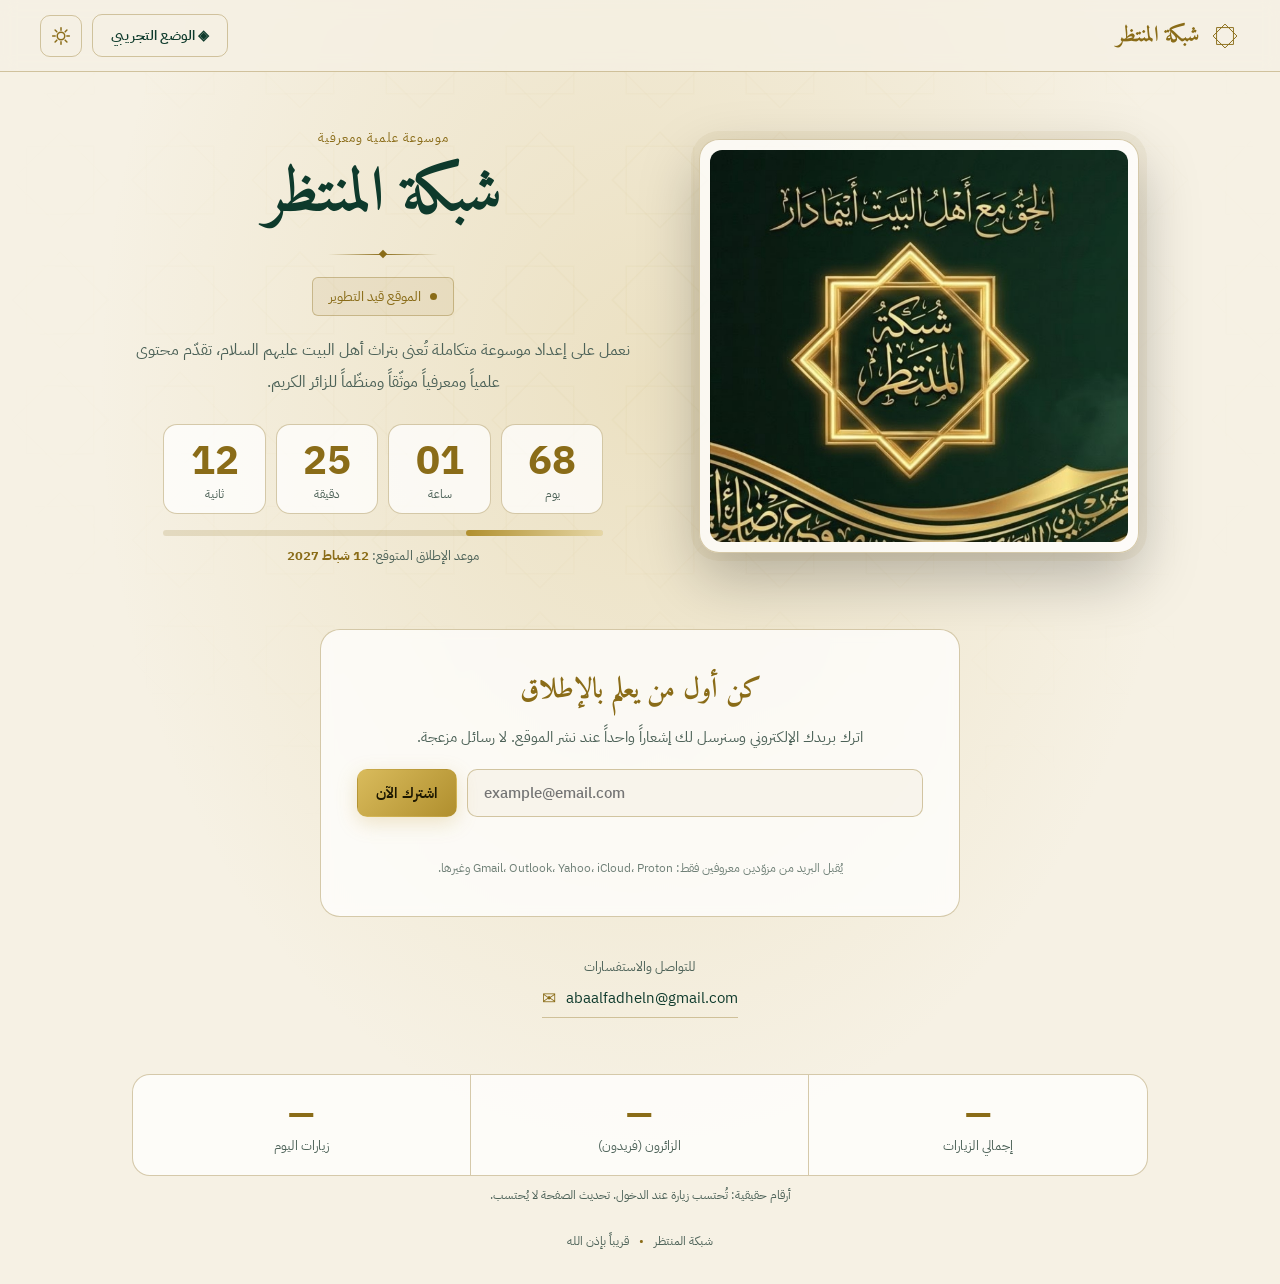
==== index.html @ e4b4bf85 "Update index.html" ====
<!doctype html>
<html lang="ar" dir="rtl" data-theme="dark">
<head>
  <meta charset="utf-8">
  <meta name="viewport" content="width=device-width, initial-scale=1">
  <meta name="theme-color" content="#08291f">
  <meta name="robots" content="noindex, nofollow">
  <meta name="description" content="شبكة المنتظر — موسوعة علمية ومعرفية تُعنى بتراث أهل البيت عليهم السلام. الموقع قيد التطوير.">
  <meta property="og:type" content="website">
  <meta property="og:title" content="شبكة المنتظر | قريباً">
  <meta property="og:description" content="موسوعة علمية ومعرفية تُعنى بتراث أهل البيت عليهم السلام — قريباً بإذن الله.">
  <meta property="og:image" content="assets/logo1.png">
  <title>شبكة المنتظر | قريباً</title>
  <link rel="icon" href="assets/favicon.svg" type="image/svg+xml">
  <link rel="preconnect" href="https://fonts.googleapis.com">
  <link rel="preconnect" href="https://fonts.gstatic.com" crossorigin>
  <link href="https://fonts.googleapis.com/css2?family=Amiri:wght@400;700&family=IBM+Plex+Sans+Arabic:wght@400;500;600;700&display=swap" rel="stylesheet">
  <link rel="stylesheet" href="style.css">
  <script>
    /* تطبيق السمة قبل الرسم لتفادي الوميض */
    (function () {
      try {
        var t = localStorage.getItem("mn-theme");
        if (!t) t = window.matchMedia("(prefers-color-scheme: light)").matches ? "light" : "dark";
        document.documentElement.setAttribute("data-theme", t);
      } catch (e) {}
    })();
  </script>
</head>
<body>
  <div class="bg-pattern" aria-hidden="true"></div>

  <header class="topbar">
    <div class="topbar-brand">
      <svg class="mini-star" viewBox="0 0 64 64" aria-hidden="true"><use href="#star8"/></svg>
      <span>شبكة المنتظر</span>
    </div>
    <div class="topbar-actions">
      <button class="btn btn-ghost" id="demo-open" type="button" aria-haspopup="dialog">
        <span aria-hidden="true">◈</span> الوضع التجريبي
      </button>
      <button class="icon-btn" id="theme-toggle" type="button" aria-label="تبديل الوضع الليلي والنهاري" title="ليلي / نهاري">
        <svg class="i-moon" viewBox="0 0 24 24" aria-hidden="true"><path d="M20 14.5A8 8 0 0 1 9.5 4a8 8 0 1 0 10.5 10.5z"/></svg>
        <svg class="i-sun" viewBox="0 0 24 24" aria-hidden="true"><circle cx="12" cy="12" r="4.5"/><path d="M12 2v3M12 19v3M2 12h3M19 12h3M4.9 4.9l2.1 2.1M17 17l2.1 2.1M4.9 19.1L7 17M17 7l2.1-2.1"/></svg>
      </button>
    </div>
  </header>

  <main>
    <section class="hero" aria-labelledby="site-title">
      <div class="hero-visual">
        <div class="logo-frame">
          <img id="brand-logo" src="assets/logo1.png" alt="شعار شبكة المنتظر — الحق مع أهل البيت أينما دار" width="800" height="750">
          <svg id="logo-fallback" class="logo-fallback" viewBox="0 0 64 64" aria-hidden="true" hidden><use href="#star8"/><text x="32" y="40" text-anchor="middle">م</text></svg>
        </div>
      </div>

      <div class="hero-text">
        <p class="eyebrow">موسوعة علمية ومعرفية</p>
        <h1 id="site-title">شبكة المنتظر</h1>
        <div class="gold-line" aria-hidden="true"><span></span></div>
        <div class="status"><span class="status-dot"></span> الموقع قيد التطوير</div>
        <p class="description">
          نعمل على إعداد موسوعة متكاملة تُعنى بتراث أهل البيت عليهم السلام،
          تقدّم محتوى علمياً ومعرفياً موثّقاً ومنظّماً للزائر الكريم.
        </p>

        <div class="countdown" id="countdown" role="timer" aria-live="off" aria-label="الوقت المتبقي للإطلاق">
          <div class="cd-box"><b id="cd-days">--</b><span>يوم</span></div>
          <div class="cd-box"><b id="cd-hours">--</b><span>ساعة</span></div>
          <div class="cd-box"><b id="cd-mins">--</b><span>دقيقة</span></div>
          <div class="cd-box"><b id="cd-secs">--</b><span>ثانية</span></div>
        </div>
        <div class="progress" aria-hidden="true"><i id="cd-progress"></i></div>
        <p class="launch-note">موعد الإطلاق المتوقع: <strong id="launch-date">—</strong></p>
      </div>
    </section>

    <section class="subscribe card" aria-labelledby="sub-title">
      <h2 id="sub-title">كن أول من يعلم بالإطلاق</h2>
      <p>اترك بريدك الإلكتروني وسنرسل لك إشعاراً واحداً عند نشر الموقع. لا رسائل مزعجة.</p>
      <form id="sub-form" novalidate>
        <label class="sr-only" for="sub-email">البريد الإلكتروني</label>
        <input id="sub-email" name="email" type="email" inputmode="email" autocomplete="email" placeholder="example@email.com" required dir="ltr">
        <input type="text" name="website" class="hp" tabindex="-1" autocomplete="off" aria-hidden="true">
        <button class="btn btn-gold" type="submit" id="sub-btn">اشترك الآن</button>
      </form>
      <p class="form-msg" id="sub-msg" role="status" aria-live="polite"></p>
      <p class="form-hint">يُقبل البريد من مزوّدين معروفين فقط: Gmail، Outlook، Yahoo، iCloud، Proton وغيرها.</p>
    </section>

    <section class="contact" aria-label="التواصل">
      <span class="contact-label">للتواصل والاستفسارات</span>
      <a href="mailto:abaalfadheln@gmail.com" class="email-link">
        <span class="mail-icon" aria-hidden="true">✉</span>
        <span>abaalfadheln@gmail.com</span>
      </a>
    </section>
  </main>

  <section class="stats" aria-label="إحصائيات الزائرين">
    <div class="stats-inner">
      <div class="stat"><b id="st-total" data-state="loading">…</b><span>إجمالي الزيارات</span></div>
      <div class="stat"><b id="st-unique" data-state="loading">…</b><span>الزائرون (فريدون)</span></div>
      <div class="stat"><b id="st-today" data-state="loading">…</b><span>زيارات اليوم</span></div>
    </div>
    <p class="stats-note">أرقام حقيقية: تُحتسب زيارة عند الدخول. تحديث الصفحة لا يُحتسب.</p>
  </section>

  <footer>
    <span>شبكة المنتظر</span><span class="footer-separator">•</span><span>قريباً بإذن الله</span>
  </footer>

  <!-- ===== الوضع التجريبي ===== -->
  <div class="demo" id="demo" role="dialog" aria-modal="true" aria-labelledby="demo-title" hidden>
    <div class="demo-bar">
      <strong id="demo-title">معاينة تجريبية لواجهة الموقع</strong>
      <button class="btn btn-ghost" id="demo-close" type="button">إغلاق ✕</button>
    </div>
    <div class="demo-scroll">
      <div class="demo-site">
        <div class="site-head" id="site-head">
          <img id="head-img" class="head-wide" src="assets/logo2.png" alt="ترويسة شبكة المنتظر" hidden>
          <img id="head-brand" class="head-brand" src="assets/logo2-brand.png" alt="شبكة المنتظر — الموسوعة الشيعية الشاملة" hidden>
          <div class="site-head-fallback" id="head-fallback">
            <svg viewBox="0 0 64 64" aria-hidden="true"><use href="#star8"/></svg>
            <div>
              <div class="sh-title">شبكة المنتظر</div>
              <div class="sh-sub">الموسوعة الشيعية الشاملة</div>
            </div>
          </div>
        </div>
        <nav class="site-nav" aria-label="الأقسام الرئيسية (تجريبي)">
          <button type="button" class="active" data-sec="الرئيسية">الرئيسية</button>
          <button type="button" data-sec="موسوعة الإمام المهدي (عج)">موسوعة الإمام المهدي (عج)</button>
          <button type="button" data-sec="العقائد">العقائد</button>
          <button type="button" data-sec="الأحاديث">الأحاديث</button>
          <button type="button" data-sec="الفقه">الفقه</button>
          <button type="button" data-sec="التاريخ">التاريخ</button>
          <button type="button" data-sec="المكتبة">المكتبة</button>
          <button type="button" data-sec="حولنا">حولنا</button>
        </nav>
        <div class="demo-banner">وضع تجريبي — الموقع قيد التطوير، والأزرار للمعاينة فقط</div>
        <div class="portal" id="portal"></div>
      </div>
    </div>
    <div class="toast" id="toast" role="status" aria-live="polite" hidden></div>
  </div>

  <!-- رمز النجمة الثمانية (للاستخدام المتكرر) -->
  <svg width="0" height="0" style="position:absolute" aria-hidden="true">
    <defs>
      <g id="star8" fill="none" stroke="currentColor" stroke-width="2" stroke-linejoin="round">
        <rect x="14" y="14" width="36" height="36"/>
        <rect x="14" y="14" width="36" height="36" transform="rotate(45 32 32)"/>
      </g>
    </defs>
  </svg>

  <script src="config.js"></script>
  <script src="script.js"></script>
</body>
</html>
---- style.css ----
:root {
  --gold: #c5a64a;
  --gold-soft: #e6d7a7;
  --radius: 14px;
}
:root[data-theme="dark"] {
  color-scheme: dark;
  --bg: #08291f;
  --bg-2: #0c3427;
  --card: rgba(16, 56, 45, .62);
  --text: #f4f0e5;
  --muted: #c4c5b9;
  --line: rgba(197, 166, 74, .32);
  --accent: #c5a64a;
  --btn-text: #08291f;
  --glow: rgba(35, 76, 59, .55);
}
:root[data-theme="light"] {
  color-scheme: light;
  --bg: #f6f1e4;
  --bg-2: #efe7d2;
  --card: rgba(255, 255, 255, .75);
  --text: #0e3a2c;
  --muted: #4d6258;
  --line: rgba(138, 108, 24, .35);
  --accent: #8a6c18;
  --btn-text: #fff;
  --glow: rgba(197, 166, 74, .22);
}
* { box-sizing: border-box; }
html { min-height: 100%; scroll-behavior: smooth; overflow-x: hidden; }
body {
  margin: 0;
  min-height: 100vh;
  background: radial-gradient(ellipse at 50% 30%, var(--glow), transparent 60%), var(--bg);
  color: var(--text);
  font-family: "IBM Plex Sans Arabic", Tahoma, sans-serif;
  transition: background .35s ease, color .35s ease;
  position: relative;
  overflow-x: hidden;
}
.sr-only { position: absolute; width: 1px; height: 1px; overflow: hidden; clip: rect(0 0 0 0); white-space: nowrap; }
.hp { position: absolute; width: 1px; height: 1px; overflow: hidden; clip: rect(0 0 0 0); opacity: 0; pointer-events: none; }
[hidden] { display: none !important; }

/* زخرفة الخلفية: نجوم ثمانية متكررة */
.bg-pattern {
  position: fixed; inset: 0; z-index: -1; pointer-events: none; opacity: .5;
  background-image: url("data:image/svg+xml,%3Csvg xmlns='http://www.w3.org/2000/svg' width='120' height='120' viewBox='0 0 64 64' fill='none' stroke='%23c5a64a' stroke-opacity='.10' stroke-width='.8'%3E%3Crect x='14' y='14' width='36' height='36'/%3E%3Crect x='14' y='14' width='36' height='36' transform='rotate(45 32 32)'/%3E%3C/svg%3E");
  background-size: 120px 120px;
  -webkit-mask-image: radial-gradient(ellipse at 50% 35%, #000 0%, transparent 75%);
  mask-image: radial-gradient(ellipse at 50% 35%, #000 0%, transparent 75%);
}

/* الشريط العلوي */
.topbar {
  display: flex; align-items: center; justify-content: space-between;
  gap: 12px; padding: 14px clamp(16px, 4vw, 40px);
  border-bottom: 1px solid var(--line);
  backdrop-filter: blur(8px);
  position: sticky; top: 0; z-index: 20;
  background: color-mix(in srgb, var(--bg) 80%, transparent);
}
.topbar-brand { display: flex; align-items: center; gap: 10px; font: 700 22px "Amiri", serif; color: var(--accent); }
.mini-star { width: 30px; height: 30px; color: var(--accent); }
.topbar-actions { display: flex; align-items: center; gap: 10px; }

.btn {
  font: 600 14px "IBM Plex Sans Arabic", Tahoma, sans-serif;
  border-radius: 10px; padding: 10px 18px; cursor: pointer;
  border: 1px solid var(--line); transition: transform .15s ease, background .2s ease, color .2s ease, box-shadow .2s ease;
}
.btn:active { transform: translateY(1px); }
.btn:focus-visible, .icon-btn:focus-visible, .site-nav button:focus-visible, input:focus-visible { outline: 2px solid var(--accent); outline-offset: 2px; }
.btn-ghost { background: transparent; color: var(--text); }
.btn-ghost:hover { background: color-mix(in srgb, var(--accent) 14%, transparent); }
.btn-gold { background: linear-gradient(135deg, #d9bb5c, #b08f2e); color: #1b1600; border-color: transparent; font-size: 15px; box-shadow: 0 6px 20px rgba(197,166,74,.28); }
.btn-gold:hover { box-shadow: 0 8px 26px rgba(197,166,74,.42); }
.btn-gold:disabled { opacity: .6; cursor: wait; }
.icon-btn {
  width: 42px; height: 42px; display: grid; place-items: center; cursor: pointer;
  border-radius: 10px; border: 1px solid var(--line); background: transparent; color: var(--accent);
}
.icon-btn svg { width: 20px; height: 20px; fill: none; stroke: currentColor; stroke-width: 1.8; stroke-linecap: round; stroke-linejoin: round; }
[data-theme="dark"] .i-sun { display: none; }
[data-theme="light"] .i-moon { display: none; }

/* القسم الرئيسي */
main { max-width: 1080px; margin: 0 auto; padding: clamp(24px, 5vw, 56px) clamp(16px, 4vw, 32px) 24px; }
.hero { display: grid; grid-template-columns: 1fr 1.1fr; gap: clamp(24px, 5vw, 56px); align-items: center; animation: appear .8s ease both; }
.logo-frame {
  border: 1px solid var(--line); border-radius: 20px; padding: 10px;
  background: var(--card);
  box-shadow: 0 0 0 8px color-mix(in srgb, var(--accent) 6%, transparent), 0 24px 60px rgba(0,0,0,.25);
  max-width: 440px; margin-inline: auto;
}
.logo-frame img { display: block; width: 100%; height: auto; border-radius: 12px; }
.logo-fallback { display: block; width: 100%; aspect-ratio: 1; color: var(--accent); }
.logo-fallback text { fill: var(--accent); font: 700 22px "Amiri", serif; }
.hero-text { text-align: center; }
.eyebrow { margin: 0 0 8px; color: var(--accent); font-size: 13px; letter-spacing: .08em; }
h1 { margin: 0; font: 700 clamp(40px, 7vw, 62px)/1.3 "Amiri", serif; }
.gold-line { height: 1px; width: 110px; margin: 18px auto 22px; position: relative; background: linear-gradient(90deg, transparent, var(--accent), transparent); }
.gold-line span { position: absolute; width: 6px; height: 6px; background: var(--accent); transform: rotate(45deg); top: -2.5px; left: calc(50% - 3px); }
.status {
  display: inline-flex; align-items: center; gap: 9px; border: 1px solid var(--line);
  border-radius: 6px; padding: 8px 16px; font-size: 14px; color: var(--accent);
  background: color-mix(in srgb, var(--accent) 8%, transparent);
}
.status-dot { width: 7px; height: 7px; border-radius: 50%; background: var(--accent); animation: pulse 2s infinite; }
.description { max-width: 500px; margin: 18px auto 26px; color: var(--muted); line-height: 2; font-size: 16px; }

/* العداد التنازلي */
.countdown { display: grid; grid-template-columns: repeat(4, 1fr); gap: 10px; direction: rtl; max-width: 440px; margin: 0 auto; }
.cd-box {
  background: var(--card); border: 1px solid var(--line); border-radius: var(--radius);
  padding: 14px 4px 10px; display: flex; flex-direction: column; align-items: center; gap: 2px;
}
.cd-box b { font: 700 clamp(28px, 6vw, 40px)/1.1 "IBM Plex Sans Arabic", sans-serif; color: var(--accent); font-variant-numeric: tabular-nums; direction: ltr; }
.cd-box span { font-size: 12px; color: var(--muted); }
.progress { height: 6px; max-width: 440px; margin: 16px auto 10px; background: color-mix(in srgb, var(--accent) 16%, transparent); border-radius: 99px; overflow: hidden; }
.progress i { display: block; height: 100%; width: 0; background: linear-gradient(90deg, #b08f2e, #e6d7a7); border-radius: 99px; transition: width 1s ease; }
.launch-note { margin: 0; font-size: 13px; color: var(--muted); }
.launch-note strong { color: var(--accent); }

/* الاشتراك */
.card { background: var(--card); border: 1px solid var(--line); border-radius: 20px; backdrop-filter: blur(6px); }
.subscribe { max-width: 640px; margin: clamp(32px, 6vw, 64px) auto 0; padding: clamp(22px, 4vw, 36px); text-align: center; }
.subscribe h2 { margin: 0 0 8px; font: 700 28px "Amiri", serif; color: var(--accent); }
.subscribe p { margin: 0 0 18px; color: var(--muted); line-height: 1.9; font-size: 15px; }
#sub-form { display: flex; gap: 10px; }
#sub-form input[type="email"] {
  flex: 1; min-width: 0; padding: 12px 16px; font: 500 15px "IBM Plex Sans Arabic", sans-serif;
  border-radius: 10px; border: 1px solid var(--line); background: color-mix(in srgb, var(--bg) 60%, transparent); color: var(--text);
}
.form-msg { min-height: 24px; margin: 12px 0 0 !important; font-size: 14px !important; }
.form-msg.ok { color: #5fcf8f !important; }
.form-msg.err { color: #ff8a80 !important; }
[data-theme="light"] .form-msg.ok { color: #1a7f4b !important; }
[data-theme="light"] .form-msg.err { color: #b3261e !important; }

/* التواصل */
.contact { display: flex; flex-direction: column; align-items: center; gap: 10px; margin-top: 40px; }
.contact-label { color: var(--muted); font-size: 13px; }
.email-link { display: inline-flex; align-items: center; gap: 10px; color: var(--text); text-decoration: none; direction: ltr; font-size: 15px; border-bottom: 1px solid var(--line); padding-bottom: 6px; transition: color .2s, border-color .2s; }
.email-link:hover, .email-link:focus-visible { color: var(--accent); border-color: var(--accent); outline: none; }
.mail-icon { color: var(--accent); font-size: 17px; }

/* لوحة الإحصائيات */
.stats { max-width: 1080px; margin: 32px auto 0; padding: 0 clamp(16px, 4vw, 32px); }
.stats-inner { display: grid; grid-template-columns: repeat(3, 1fr); border: 1px solid var(--line); border-radius: 18px; background: var(--card); overflow: hidden; }
.stat { padding: 20px 10px; text-align: center; display: flex; flex-direction: column; gap: 4px; }
.stat + .stat { border-inline-start: 1px solid var(--line); }
.stat b { font: 700 clamp(24px, 5vw, 34px)/1.1 "IBM Plex Sans Arabic", sans-serif; color: var(--accent); direction: ltr; font-variant-numeric: tabular-nums; }
.stat span { font-size: 13px; color: var(--muted); }
.stats-note { text-align: center; font-size: 12px; color: var(--muted); margin: 10px 0 0; }

footer { display: flex; justify-content: center; align-items: center; gap: 10px; padding: 28px 16px 34px; color: var(--muted); font-size: 12px; }
.footer-separator { color: var(--accent); }

/* ===== الوضع التجريبي ===== */
.demo { position: fixed; inset: 0; z-index: 100; background: var(--bg); display: flex; flex-direction: column; }
.demo-bar { display: flex; align-items: center; justify-content: space-between; gap: 10px; padding: 10px 16px; border-bottom: 1px solid var(--line); background: var(--bg-2); font-size: 14px; }
.demo-scroll { flex: 1; overflow-y: auto; padding: clamp(8px, 2vw, 24px); }
.demo-site { max-width: 1180px; margin: 0 auto; border: 1px solid var(--line); border-radius: 16px; overflow: hidden; background: var(--bg); box-shadow: 0 20px 60px rgba(0,0,0,.3); }
.site-head img { display: block; width: 100%; height: auto; }
.site-head-fallback { display: flex; align-items: center; justify-content: center; gap: 16px; padding: 36px 16px; background: linear-gradient(135deg, #0b3a2b, #08291f); color: var(--gold); }
.site-head-fallback svg { width: 64px; height: 64px; }
.sh-title { font: 700 40px "Amiri", serif; }
.sh-sub { font-size: 14px; color: var(--gold-soft); }
.site-nav { display: flex; flex-wrap: wrap; justify-content: center; gap: 8px; padding: 12px; background: #0a3023; border-top: 1px solid var(--line); border-bottom: 1px solid var(--line); }
.site-nav button { font: 600 14px "IBM Plex Sans Arabic", sans-serif; color: #f4f0e5; background: transparent; border: 1px solid transparent; padding: 10px 16px; border-radius: 10px; cursor: pointer; transition: all .2s; }
.site-nav button:hover { border-color: var(--gold); color: var(--gold); }
.site-nav button.active { background: var(--gold); color: #1b1600; }
.demo-body { padding: 36px 20px 44px; text-align: center; }
.demo-note { max-width: 560px; margin: 0 auto 14px; color: var(--muted); line-height: 2; font-size: 15px; }
.demo-section { color: var(--accent); font-weight: 600; margin: 0; }
.toast { position: fixed; bottom: 24px; left: 50%; transform: translateX(-50%); background: #10382d; color: #f4f0e5; border: 1px solid var(--gold); padding: 12px 20px; border-radius: 10px; font-size: 14px; box-shadow: 0 10px 30px rgba(0,0,0,.4); z-index: 120; max-width: 90vw; text-align: center; }

@keyframes appear { from { opacity: 0; transform: translateY(12px); } to { opacity: 1; transform: none; } }
@keyframes pulse { 0%,100% { box-shadow: 0 0 0 3px color-mix(in srgb, var(--accent) 20%, transparent); } 50% { box-shadow: 0 0 0 7px transparent; } }

@media (max-width: 820px) {
  .hero { grid-template-columns: 1fr; }
  .logo-frame { max-width: 340px; }
}
@media (max-width: 520px) {
  #sub-form { flex-direction: column; }
  .btn-ghost#demo-open { padding: 9px 12px; font-size: 13px; }
  .topbar-brand span { display: none; }
  .site-nav button { padding: 9px 12px; font-size: 13px; }
}
@media (prefers-reduced-motion: reduce) {
  *, *::before, *::after { animation-duration: .01ms !important; transition-duration: .01ms !important; }
}

/* ترويسة الوضع التجريبي: شريط الصورة العلوي */
.site-head img { min-height: 64px; object-fit: cover; object-position: center; background: #0a2d22; }

/* ===== الواجهة الرئيسية التجريبية ===== */
.form-hint { font-size: 12px !important; margin: 4px 0 0 !important; opacity: .8; }
.site-head img.head-brand { display: none; }
.site-head { background: #0a2d22; }
.demo-banner { text-align: center; padding: 9px 12px; font-size: 13px; font-weight: 600; color: #1b1600; background: linear-gradient(90deg, #b08f2e, #e6d7a7, #b08f2e); }
.portal { padding: clamp(14px, 3vw, 28px); display: flex; flex-direction: column; gap: 26px; background: radial-gradient(ellipse at 50% 0, var(--glow), transparent 60%); }
.portal-group h3 { margin: 0 0 12px; font: 700 22px "Amiri", serif; color: var(--accent); display: flex; align-items: center; gap: 12px; }
.portal-group h3::after { content: ""; flex: 1; height: 1px; background: linear-gradient(90deg, var(--line), transparent); }
.tile-grid { display: grid; grid-template-columns: repeat(auto-fill, minmax(210px, 1fr)); gap: 12px; }
.tile {
  display: flex; align-items: center; gap: 12px; text-align: start; cursor: pointer;
  padding: 14px; border-radius: 14px; border: 1px solid var(--line); color: var(--text);
  background: linear-gradient(160deg, var(--card), color-mix(in srgb, var(--accent) 7%, transparent));
  border-bottom: 3px solid var(--accent); font-family: inherit;
  transition: transform .18s ease, box-shadow .18s ease, border-color .18s ease;
}
.tile:hover { transform: translateY(-3px); box-shadow: 0 10px 26px rgba(0,0,0,.22); }
.tile:focus-visible { outline: 2px solid var(--accent); outline-offset: 2px; }
.tile-ic { flex: none; width: 46px; height: 46px; display: grid; place-items: center; border-radius: 12px; color: var(--accent); background: color-mix(in srgb, var(--accent) 12%, transparent); }
.tile-ic svg { width: 24px; height: 24px; fill: none; stroke: currentColor; stroke-width: 1.7; stroke-linecap: round; stroke-linejoin: round; }
.tile-tx { display: flex; flex-direction: column; gap: 3px; min-width: 0; }
.tile-tx strong { font-size: 15px; font-weight: 600; }
.tile-tx small { font-size: 12px; color: var(--muted); line-height: 1.6; }
.tile-featured { padding: 20px; border: 1px solid var(--accent); border-bottom-width: 3px; background: linear-gradient(135deg, color-mix(in srgb, var(--accent) 22%, var(--bg)), var(--card)); }
.tile-featured .tile-ic { width: 58px; height: 58px; }
.tile-featured .tile-ic svg { width: 30px; height: 30px; }
.tile-featured strong { font: 700 clamp(20px, 4vw, 28px)/1.4 "Amiri", serif; color: var(--accent); }
.tile-featured small { font-size: 13px; }
.toast { display: flex; flex-direction: column; gap: 4px; }
.toast b { color: var(--gold); font-size: 15px; }
@media (max-width: 640px) {
  .site-head img.head-wide { display: none; }
  .site-head img.head-brand { display: block; height: 70px; width: auto; margin: 0 auto; min-height: 0; }
  .tile-grid { grid-template-columns: 1fr 1fr; gap: 10px; }
  .tile { flex-direction: column; text-align: center; padding: 14px 8px; }
  .tile-featured { flex-direction: row; text-align: start; }
}
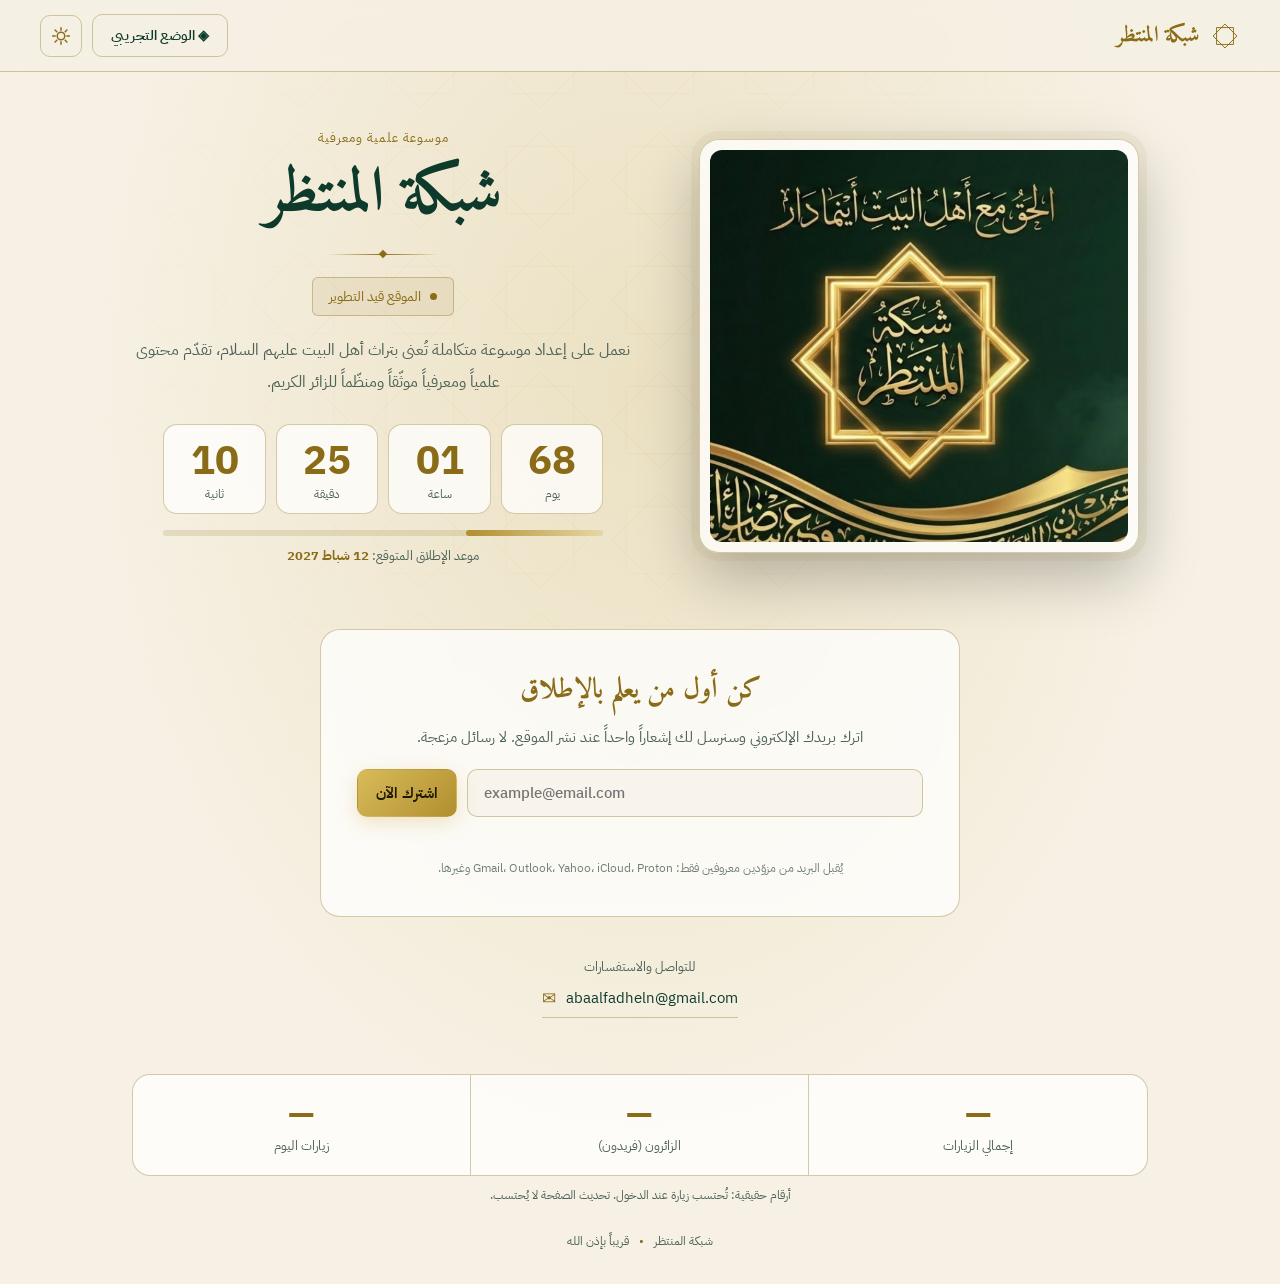
==== commit ee23191c: "Update index.html" ====
--- a/index.html
+++ b/index.html
@@ -4,13 +4,25 @@
   <meta charset="utf-8">
   <meta name="viewport" content="width=device-width, initial-scale=1">
   <meta name="theme-color" content="#08291f">
-  <meta name="robots" content="noindex, nofollow">
-  <meta name="description" content="شبكة المنتظر — موسوعة علمية ومعرفية تُعنى بتراث أهل البيت عليهم السلام. الموقع قيد التطوير.">
+  
+  <!-- تعديل وسوم الأرشفة والسيو لتصبح مسموحة لمحركات البحث -->
+  <meta name="robots" content="index, follow">
+  <title>شبكة المنتظر | الموسوعة الشيعية الشاملة لتراث أهل البيت</title>
+  <meta name="description" content="شبكة المنتظر - موسوعة علمية ومعرفية إسلامية تُعنى بتراث وفكر وظلامة أهل البيت عليهم السلام، وموسوعة الإمام المهدي (عج)، والمحتوى العقائدي والولائي. الموقع قيد التطوير وقريباً يتم الإطلاق." />
+  <meta name="keywords" content="شبكة المنتظر, al-muntadhar, شيعة, ظلامة اهل البيت, اهل البيت, الإمام المهدي, المنتظر, موسوعة أهل البيت, تراث أهل البيت, عقائد الشيعة, علوم اهل البيت, شعائر حسينية, موقع شبكة المنتظر" />
+  <meta name="author" content="شبكة المنتظر" />
+
+  <!-- الرابط الأصلي لمنع تكرار الصفحات -->
+  <link rel="canonical" href="https://al-muntadhar.com/" />
+
+  <!-- Open Graph / Social Media Meta Tags -->
   <meta property="og:type" content="website">
-  <meta property="og:title" content="شبكة المنتظر | قريباً">
-  <meta property="og:description" content="موسوعة علمية ومعرفية تُعنى بتراث أهل البيت عليهم السلام — قريباً بإذن الله.">
+  <meta property="og:title" content="شبكة المنتظر | موسوعة تراث أهل البيت عليهم السلام">
+  <meta property="og:description" content="موسوعة علمية ومعرفية تُعنى بتراث وظلامة أهل البيت عليهم السلام — قريباً بإذن الله.">
+  <meta property="og:url" content="https://al-muntadhar.com/">
+  <meta property="og:site_name" content="شبكة المنتظر">
   <meta property="og:image" content="assets/logo1.png">
-  <title>شبكة المنتظر | قريباً</title>
+
   <link rel="icon" href="assets/favicon.svg" type="image/svg+xml">
   <link rel="preconnect" href="https://fonts.googleapis.com">
   <link rel="preconnect" href="https://fonts.gstatic.com" crossorigin>
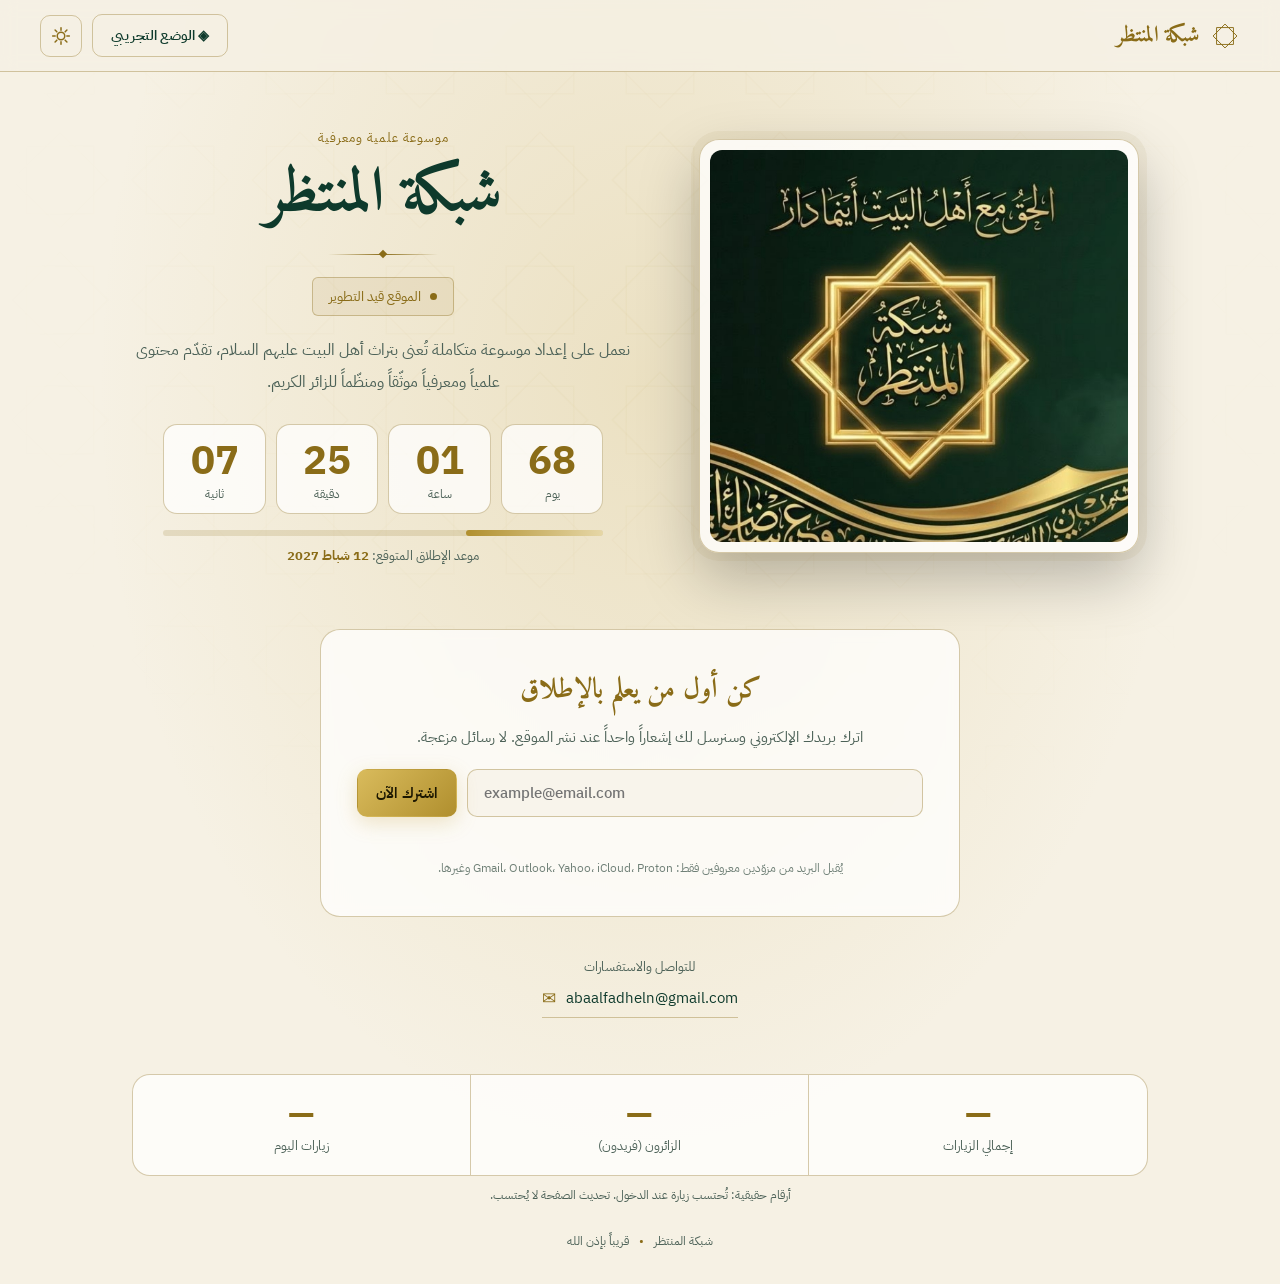
==== commit 47d7718e: "Update index.html" ====
--- a/index.html
+++ b/index.html
@@ -5,10 +5,14 @@
   <meta name="viewport" content="width=device-width, initial-scale=1">
   <meta name="theme-color" content="#08291f">
   
-  <!-- تعديل وسوم الأرشفة والسيو لتصبح مسموحة لمحركات البحث -->
+  <!-- إثبات الملكية الخاص بأدوات مشرفي المواقع من جوجل -->
+  <meta name="google-site-verification" content="KijKnZp2N7R26jG2hJ4GLEnMZoSe-0M5Z-UjKFCoGic" />
+
+  <!-- تفعيل الأرشفة لمحركات البحث -->
   <meta name="robots" content="index, follow">
+  
   <title>شبكة المنتظر | الموسوعة الشيعية الشاملة لتراث أهل البيت</title>
-  <meta name="description" content="شبكة المنتظر - موسوعة علمية ومعرفية إسلامية تُعنى بتراث وفكر وظلامة أهل البيت عليهم السلام، وموسوعة الإمام المهدي (عج)، والمحتوى العقائدي والولائي. الموقع قيد التطوير وقريباً يتم الإطلاق." />
+  <meta name="description" content="شبكة المنتظر - موسوعة علمية ومعرفية إسلامية تُعنى بتراث وفكر وظلامة أهل البيت عليهم السلام، وموسوعة الإمام المهدي (عج)، والمحتوى العقائدي والولائي." />
   <meta name="keywords" content="شبكة المنتظر, al-muntadhar, شيعة, ظلامة اهل البيت, اهل البيت, الإمام المهدي, المنتظر, موسوعة أهل البيت, تراث أهل البيت, عقائد الشيعة, علوم اهل البيت, شعائر حسينية, موقع شبكة المنتظر" />
   <meta name="author" content="شبكة المنتظر" />
 
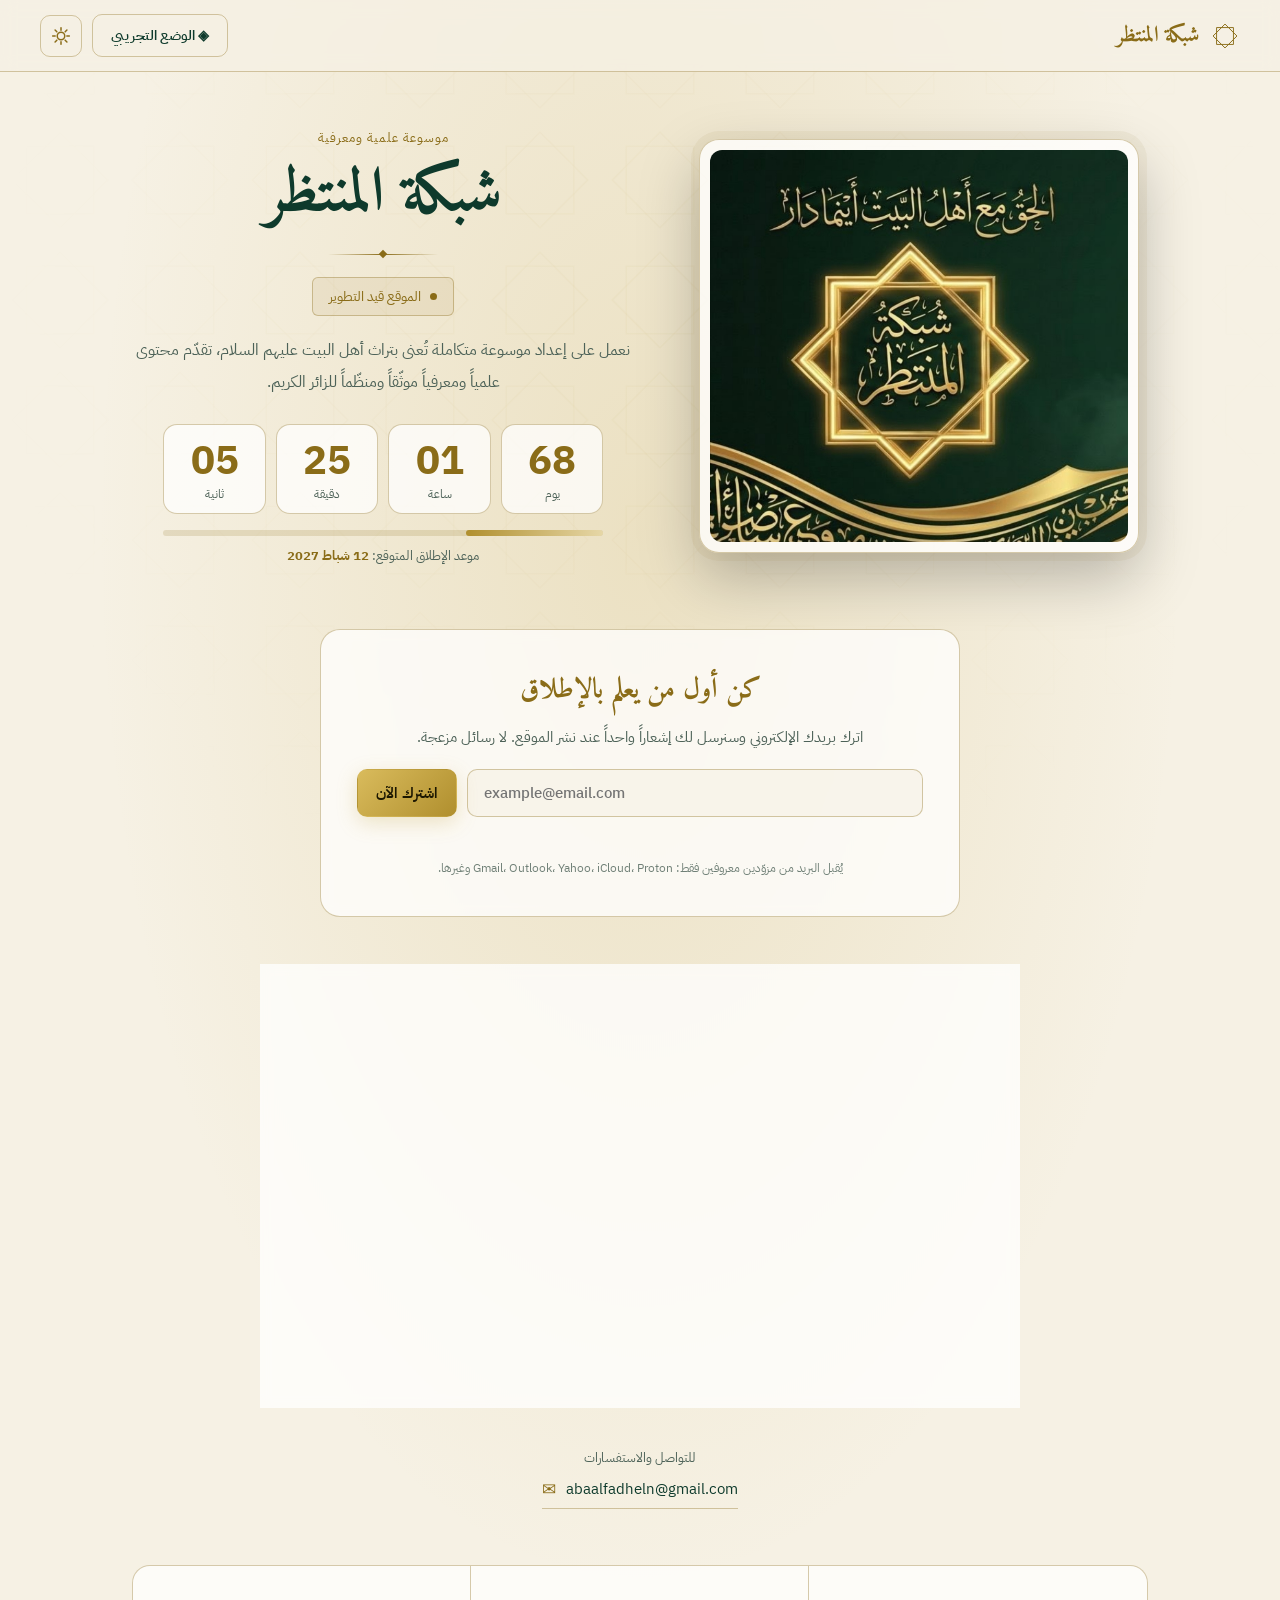
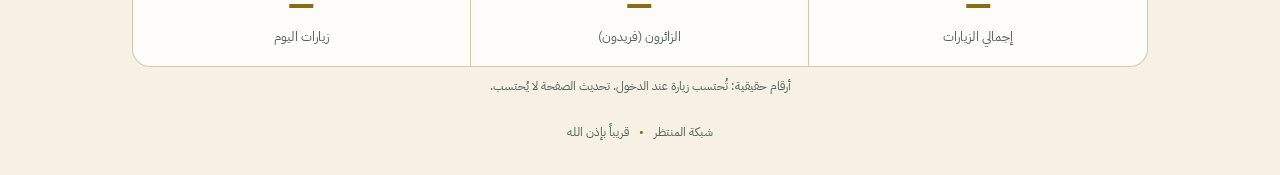
==== commit 86d97808: "Add files via upload" ====
--- a/index.html
+++ b/index.html
@@ -9,7 +9,7 @@
   <meta name="google-site-verification" content="KijKnZp2N7R26jG2hJ4GLEnMZoSe-0M5Z-UjKFCoGic" />
 
   <!-- تفعيل الأرشفة لمحركات البحث -->
-  <meta name="robots" content="index, follow">
+  <meta name="robots" content="index, follow, max-snippet:-1, max-image-preview:large">
   
   <title>شبكة المنتظر | الموسوعة الشيعية الشاملة لتراث أهل البيت</title>
   <meta name="description" content="شبكة المنتظر - موسوعة علمية ومعرفية إسلامية تُعنى بتراث وفكر وظلامة أهل البيت عليهم السلام، وموسوعة الإمام المهدي (عج)، والمحتوى العقائدي والولائي." />
@@ -25,7 +25,41 @@
   <meta property="og:description" content="موسوعة علمية ومعرفية تُعنى بتراث وظلامة أهل البيت عليهم السلام — قريباً بإذن الله.">
   <meta property="og:url" content="https://al-muntadhar.com/">
   <meta property="og:site_name" content="شبكة المنتظر">
-  <meta property="og:image" content="assets/logo1.png">
+  <meta property="og:image" content="https://al-muntadhar.com/assets/og-image.jpg">
+  <meta property="og:image:width" content="1200">
+  <meta property="og:image:height" content="630">
+  <meta property="og:image:alt" content="شعار شبكة المنتظر — الحق مع أهل البيت أينما دار">
+  <meta property="og:locale" content="ar_AR">
+  <meta name="twitter:card" content="summary_large_image">
+  <meta name="twitter:title" content="شبكة المنتظر | الموسوعة الشيعية الشاملة">
+  <meta name="twitter:description" content="موسوعة علمية ومعرفية تُعنى بتراث أهل البيت عليهم السلام والعقائد والأحاديث والسيرة والتاريخ — قريباً بإذن الله.">
+  <meta name="twitter:image" content="https://al-muntadhar.com/assets/og-image.jpg">
+  <link rel="alternate" hreflang="ar" href="https://al-muntadhar.com/">
+  <link rel="alternate" hreflang="x-default" href="https://al-muntadhar.com/">
+  <script type="application/ld+json">
+  {
+    "@context": "https://schema.org",
+    "@graph": [
+      {
+        "@type": "WebSite",
+        "@id": "https://al-muntadhar.com/#website",
+        "url": "https://al-muntadhar.com/",
+        "name": "شبكة المنتظر",
+        "alternateName": ["Al-Muntadhar", "Al-Muntadhar Network", "شبكة المنتظر العلمية"],
+        "description": "موسوعة علمية ومعرفية إسلامية تُعنى بتراث أهل البيت عليهم السلام.",
+        "inLanguage": "ar"
+      },
+      {
+        "@type": "Organization",
+        "@id": "https://al-muntadhar.com/#org",
+        "name": "شبكة المنتظر",
+        "url": "https://al-muntadhar.com/",
+        "logo": "https://al-muntadhar.com/assets/og-image.jpg",
+        "email": "abaalfadheln@gmail.com"
+      }
+    ]
+  }
+  </script>
 
   <link rel="icon" href="assets/favicon.svg" type="image/svg+xml">
   <link rel="preconnect" href="https://fonts.googleapis.com">
@@ -103,6 +137,25 @@
       </form>
       <p class="form-msg" id="sub-msg" role="status" aria-live="polite"></p>
       <p class="form-hint">يُقبل البريد من مزوّدين معروفين فقط: Gmail، Outlook، Yahoo، iCloud، Proton وغيرها.</p>
+    </section>
+
+
+    <section class="about card" aria-labelledby="about-title">
+      <h2 id="about-title">عن شبكة المنتظر</h2>
+      <p>
+        شبكة المنتظر موسوعة علمية ومعرفية إسلامية قيد الإعداد، تُعنى بتراث أهل البيت عليهم السلام
+        وبمعرفة الدين والعقيدة عند الشيعة الإمامية، وتجمع المحتوى الموثّق والمنظّم في مكان واحد.
+      </p>
+      <h3>الأقسام القادمة</h3>
+      <ul class="topics">
+        <li><strong>موسوعة الإمام المهدي (عج):</strong> العقيدة المهدوية، والغيبة والانتظار، وعلامات الظهور.</li>
+        <li><strong>العقائد:</strong> أصول الدين والتشيّع والإمامة وأسئلة العقيدة والردود على الشبهات.</li>
+        <li><strong>الأئمة الاثنا عشر والمعصومون الأربعة عشر:</strong> سيرتهم وأخلاقهم ومظلوميتهم.</li>
+        <li><strong>الأنبياء والرسل:</strong> قصصهم وسيرتهم ومكانتهم في القرآن والروايات.</li>
+        <li><strong>الأحاديث:</strong> مكتبة أحاديث أهل البيت عليهم السلام وشرحها.</li>
+        <li><strong>الفقه والأحكام:</strong> العبادات والأدعية والزيارات والأذكار.</li>
+        <li><strong>التاريخ والمكتبة:</strong> التاريخ الإسلامي والكتب والمصادر والمراجع.</li>
+      </ul>
     </section>
 
     <section class="contact" aria-label="التواصل">
--- a/style.css
+++ b/style.css
@@ -234,3 +234,11 @@
   .tile { flex-direction: column; text-align: center; padding: 14px 8px; }
   .tile-featured { flex-direction: row; text-align: start; }
 }
+
+/* ===== قسم التعريف (نص حقيقي لمحركات البحث والزوار) ===== */
+.about { max-width: 760px; margin: clamp(28px, 5vw, 48px) auto 0; padding: clamp(20px, 4vw, 32px); }
+.about h2 { margin: 0 0 12px; font: 700 26px "Amiri", serif; color: var(--accent); text-align: center; }
+.about h3 { margin: 22px 0 10px; font-size: 17px; color: var(--accent); }
+.about p { margin: 0; color: var(--muted); line-height: 2; font-size: 15px; }
+.topics { margin: 0; padding: 0 20px 0 0; color: var(--muted); line-height: 2; font-size: 14.5px; }
+.topics strong { color: var(--text); }
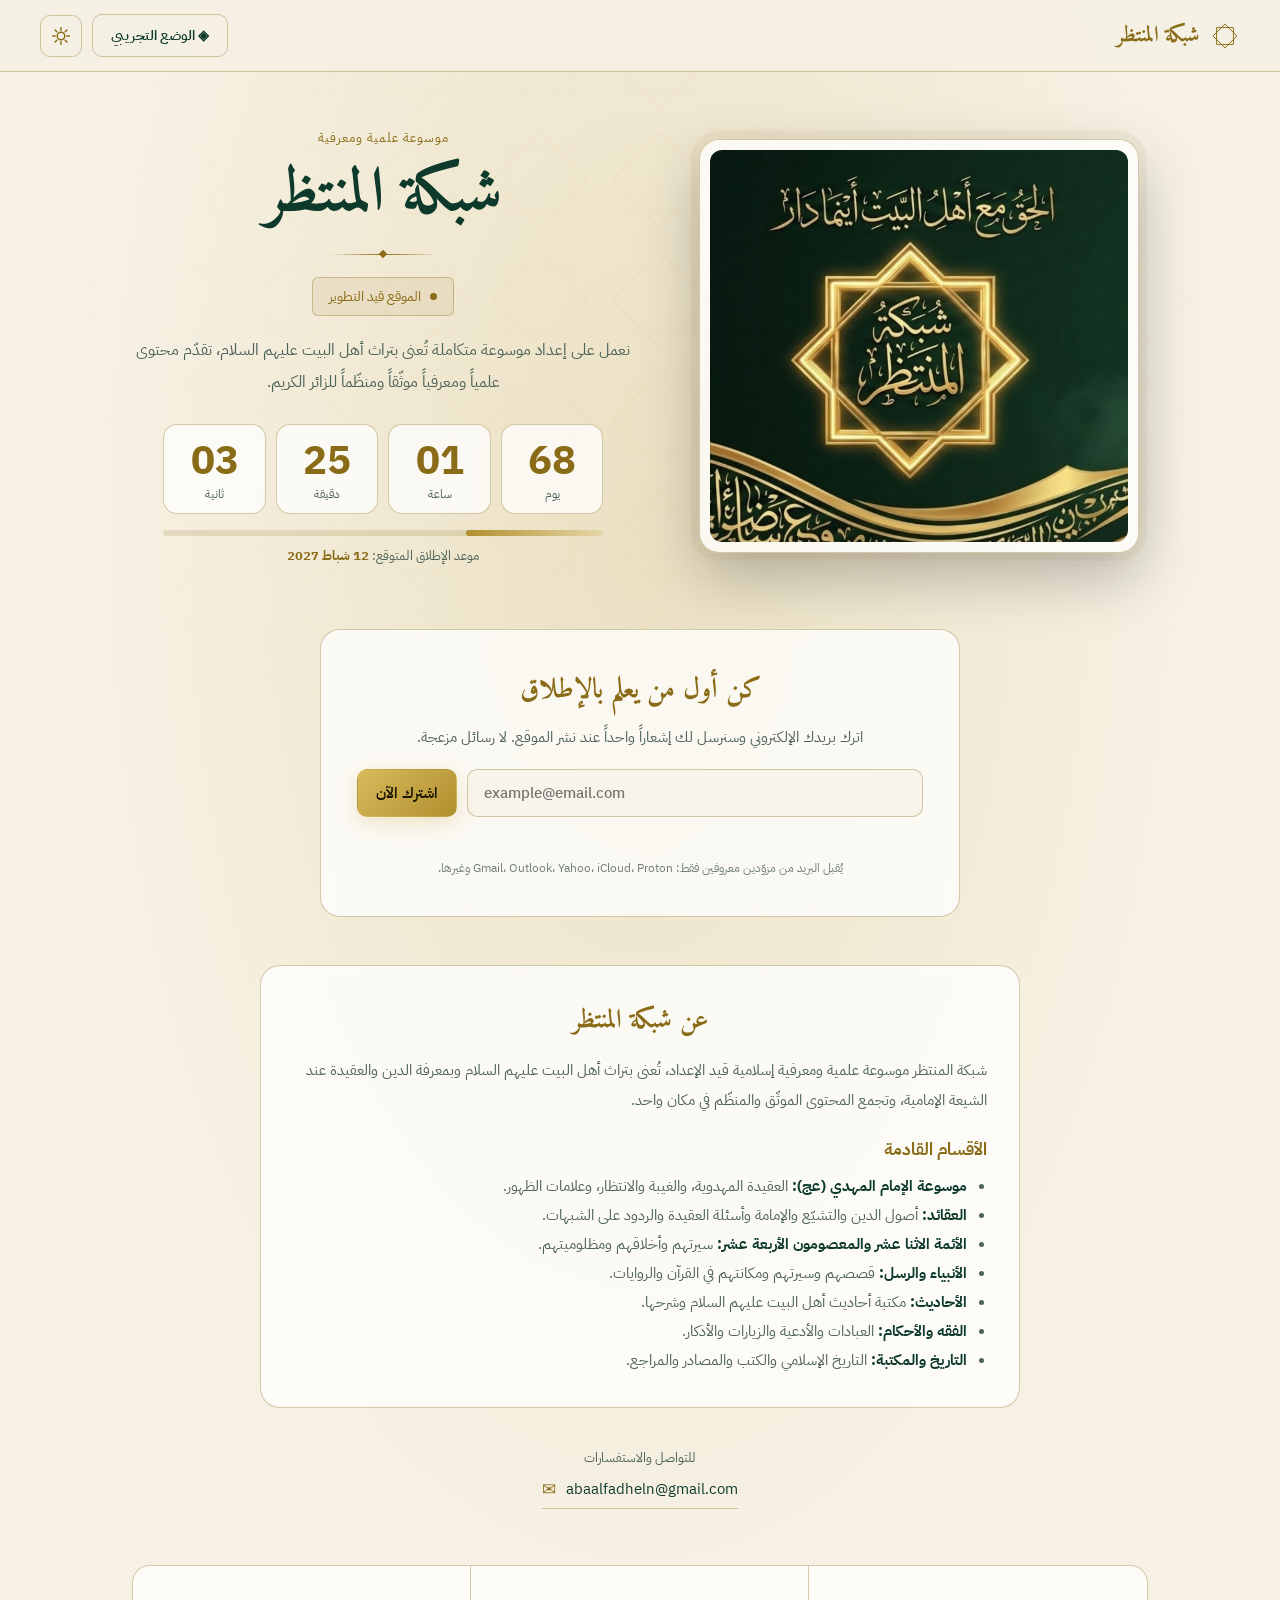
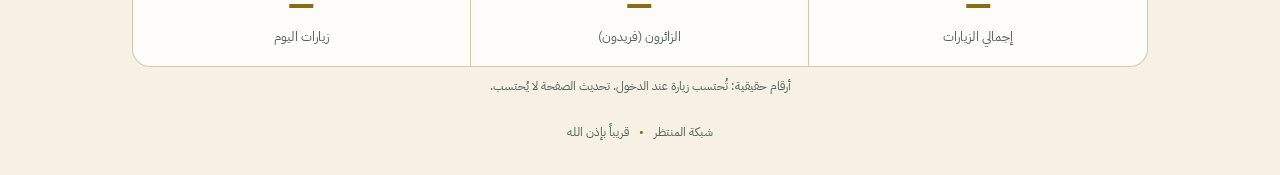
==== commit 2b4cbcf0: "Improve SEO metadata and sitemap" ====
--- a/index.html
+++ b/index.html
@@ -25,15 +25,15 @@
   <meta property="og:description" content="موسوعة علمية ومعرفية تُعنى بتراث وظلامة أهل البيت عليهم السلام — قريباً بإذن الله.">
   <meta property="og:url" content="https://al-muntadhar.com/">
   <meta property="og:site_name" content="شبكة المنتظر">
-  <meta property="og:image" content="https://al-muntadhar.com/assets/og-image.jpg">
+  <meta property="og:image" content="https://al-muntadhar.com/assets/og-preview.jpg">
   <meta property="og:image:width" content="1200">
-  <meta property="og:image:height" content="630">
-  <meta property="og:image:alt" content="شعار شبكة المنتظر — الحق مع أهل البيت أينما دار">
+  <meta property="og:image:height" content="670">
+  <meta property="og:image:alt" content="معاينة واجهة شبكة المنتظر للموسوعة الشيعية الشاملة">
   <meta property="og:locale" content="ar_AR">
   <meta name="twitter:card" content="summary_large_image">
   <meta name="twitter:title" content="شبكة المنتظر | الموسوعة الشيعية الشاملة">
   <meta name="twitter:description" content="موسوعة علمية ومعرفية تُعنى بتراث أهل البيت عليهم السلام والعقائد والأحاديث والسيرة والتاريخ — قريباً بإذن الله.">
-  <meta name="twitter:image" content="https://al-muntadhar.com/assets/og-image.jpg">
+  <meta name="twitter:image" content="https://al-muntadhar.com/assets/og-preview.jpg">
   <link rel="alternate" hreflang="ar" href="https://al-muntadhar.com/">
   <link rel="alternate" hreflang="x-default" href="https://al-muntadhar.com/">
   <script type="application/ld+json">
@@ -54,7 +54,7 @@
         "@id": "https://al-muntadhar.com/#org",
         "name": "شبكة المنتظر",
         "url": "https://al-muntadhar.com/",
-        "logo": "https://al-muntadhar.com/assets/og-image.jpg",
+        "logo": "https://al-muntadhar.com/assets/logo1.png",
         "email": "abaalfadheln@gmail.com"
       }
     ]
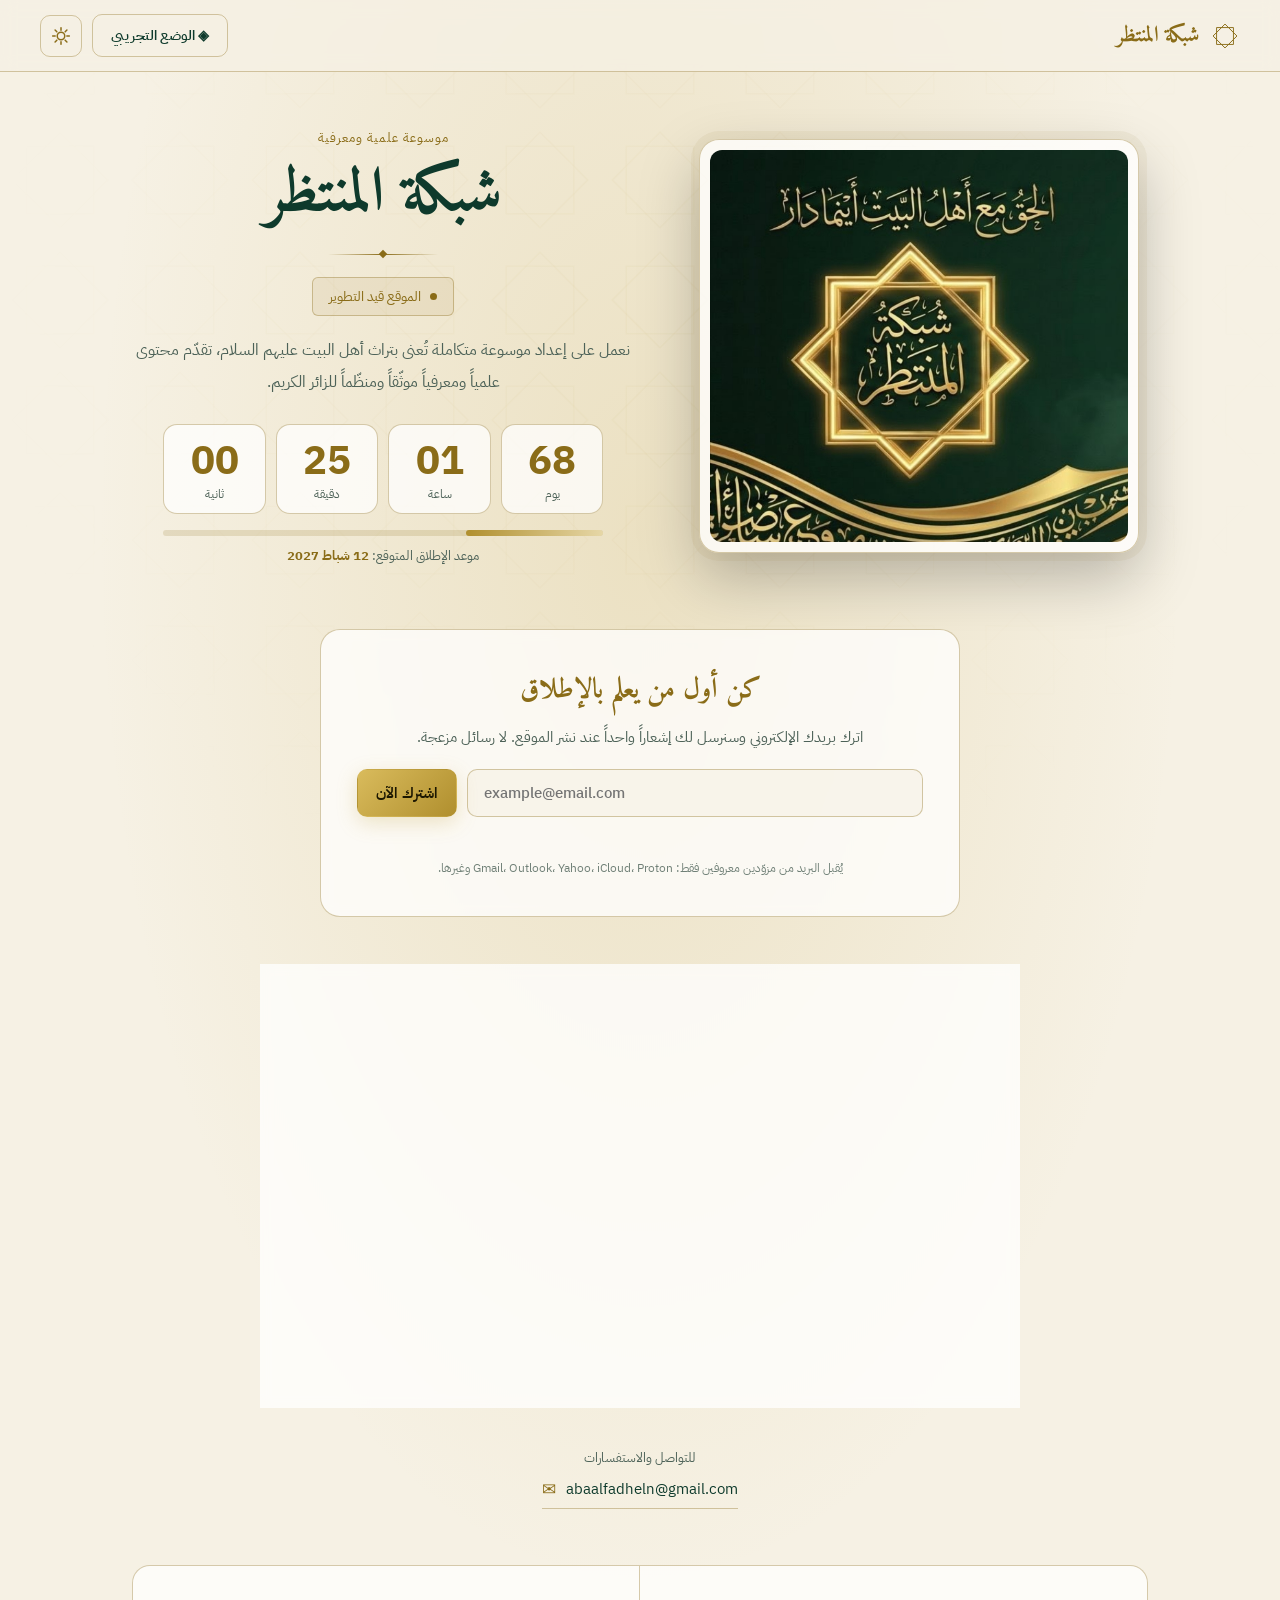
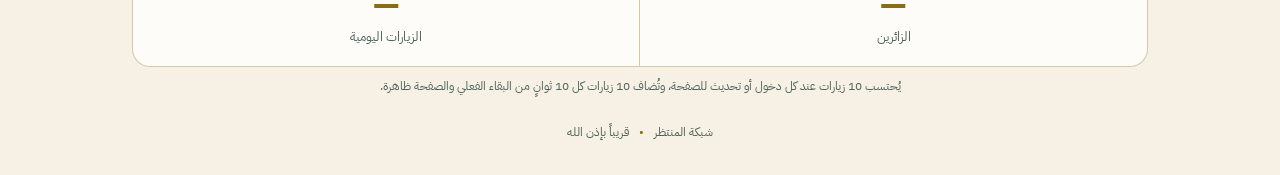
==== commit 40004d2f: "Update visible-stay counter and show two visit totals Add +10 on entry/refresh and +10 per ten visib" ====
--- a/index.html
+++ b/index.html
@@ -169,11 +169,10 @@
 
   <section class="stats" aria-label="إحصائيات الزائرين">
     <div class="stats-inner">
-      <div class="stat"><b id="st-total" data-state="loading">…</b><span>إجمالي الزيارات</span></div>
-      <div class="stat"><b id="st-unique" data-state="loading">…</b><span>الزائرون (فريدون)</span></div>
-      <div class="stat"><b id="st-today" data-state="loading">…</b><span>زيارات اليوم</span></div>
-    </div>
-    <p class="stats-note">أرقام حقيقية: تُحتسب زيارة عند الدخول. تحديث الصفحة لا يُحتسب.</p>
+      <div class="stat"><b id="st-total" data-state="loading">…</b><span>الزائرين</span></div>
+      <div class="stat"><b id="st-today" data-state="loading">…</b><span>الزيارات اليومية</span></div>
+    </div>
+    <p class="stats-note">يُحتسب 10 زيارات عند كل دخول أو تحديث للصفحة، وتُضاف 10 زيارات كل 10 ثوانٍ من البقاء الفعلي والصفحة ظاهرة.</p>
   </section>
 
   <footer>
--- a/style.css
+++ b/style.css
@@ -148,7 +148,7 @@
 
 /* لوحة الإحصائيات */
 .stats { max-width: 1080px; margin: 32px auto 0; padding: 0 clamp(16px, 4vw, 32px); }
-.stats-inner { display: grid; grid-template-columns: repeat(3, 1fr); border: 1px solid var(--line); border-radius: 18px; background: var(--card); overflow: hidden; }
+.stats-inner { display: grid; grid-template-columns: repeat(2, 1fr); border: 1px solid var(--line); border-radius: 18px; background: var(--card); overflow: hidden; }
 .stat { padding: 20px 10px; text-align: center; display: flex; flex-direction: column; gap: 4px; }
 .stat + .stat { border-inline-start: 1px solid var(--line); }
 .stat b { font: 700 clamp(24px, 5vw, 34px)/1.1 "IBM Plex Sans Arabic", sans-serif; color: var(--accent); direction: ltr; font-variant-numeric: tabular-nums; }
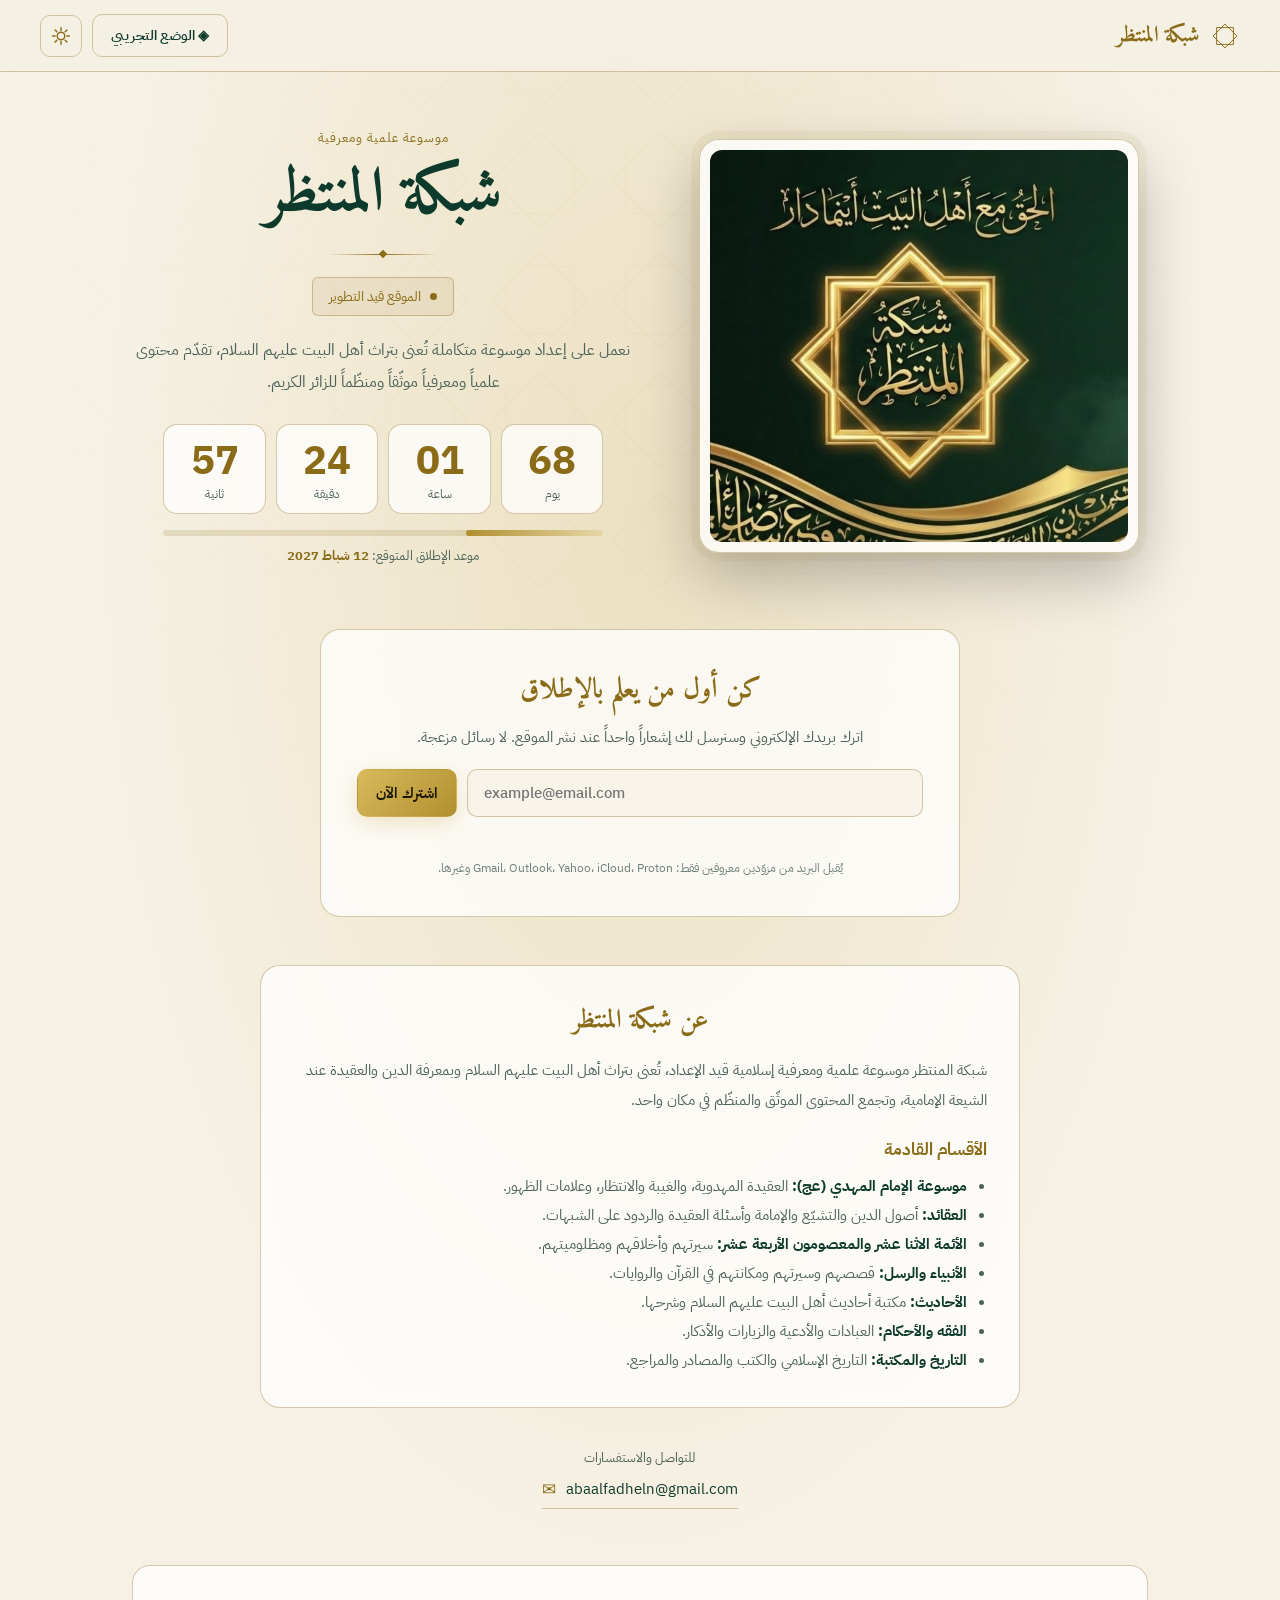
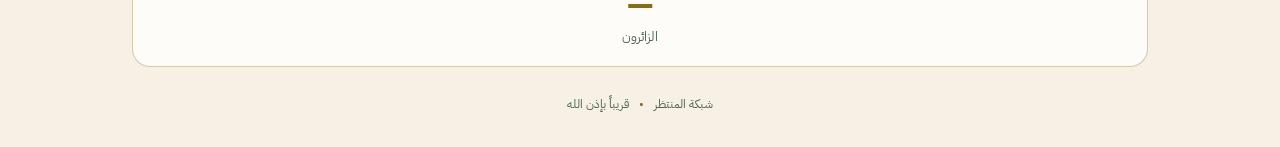
==== commit a84bda68: "Show only total visitors and remove the explanatory sentence Display one full-width counter labeled " ====
--- a/index.html
+++ b/index.html
@@ -169,10 +169,8 @@
 
   <section class="stats" aria-label="إحصائيات الزائرين">
     <div class="stats-inner">
-      <div class="stat"><b id="st-total" data-state="loading">…</b><span>الزائرين</span></div>
-      <div class="stat"><b id="st-today" data-state="loading">…</b><span>الزيارات اليومية</span></div>
-    </div>
-    <p class="stats-note">يُحتسب 10 زيارات عند كل دخول أو تحديث للصفحة، وتُضاف 10 زيارات كل 10 ثوانٍ من البقاء الفعلي والصفحة ظاهرة.</p>
+      <div class="stat"><b id="st-total" data-state="loading">…</b><span>الزائرون</span></div>
+    </div>
   </section>
 
   <footer>
--- a/style.css
+++ b/style.css
@@ -148,7 +148,7 @@
 
 /* لوحة الإحصائيات */
 .stats { max-width: 1080px; margin: 32px auto 0; padding: 0 clamp(16px, 4vw, 32px); }
-.stats-inner { display: grid; grid-template-columns: repeat(2, 1fr); border: 1px solid var(--line); border-radius: 18px; background: var(--card); overflow: hidden; }
+.stats-inner { display: grid; grid-template-columns: 1fr; border: 1px solid var(--line); border-radius: 18px; background: var(--card); overflow: hidden; }
 .stat { padding: 20px 10px; text-align: center; display: flex; flex-direction: column; gap: 4px; }
 .stat + .stat { border-inline-start: 1px solid var(--line); }
 .stat b { font: 700 clamp(24px, 5vw, 34px)/1.1 "IBM Plex Sans Arabic", sans-serif; color: var(--accent); direction: ltr; font-variant-numeric: tabular-nums; }
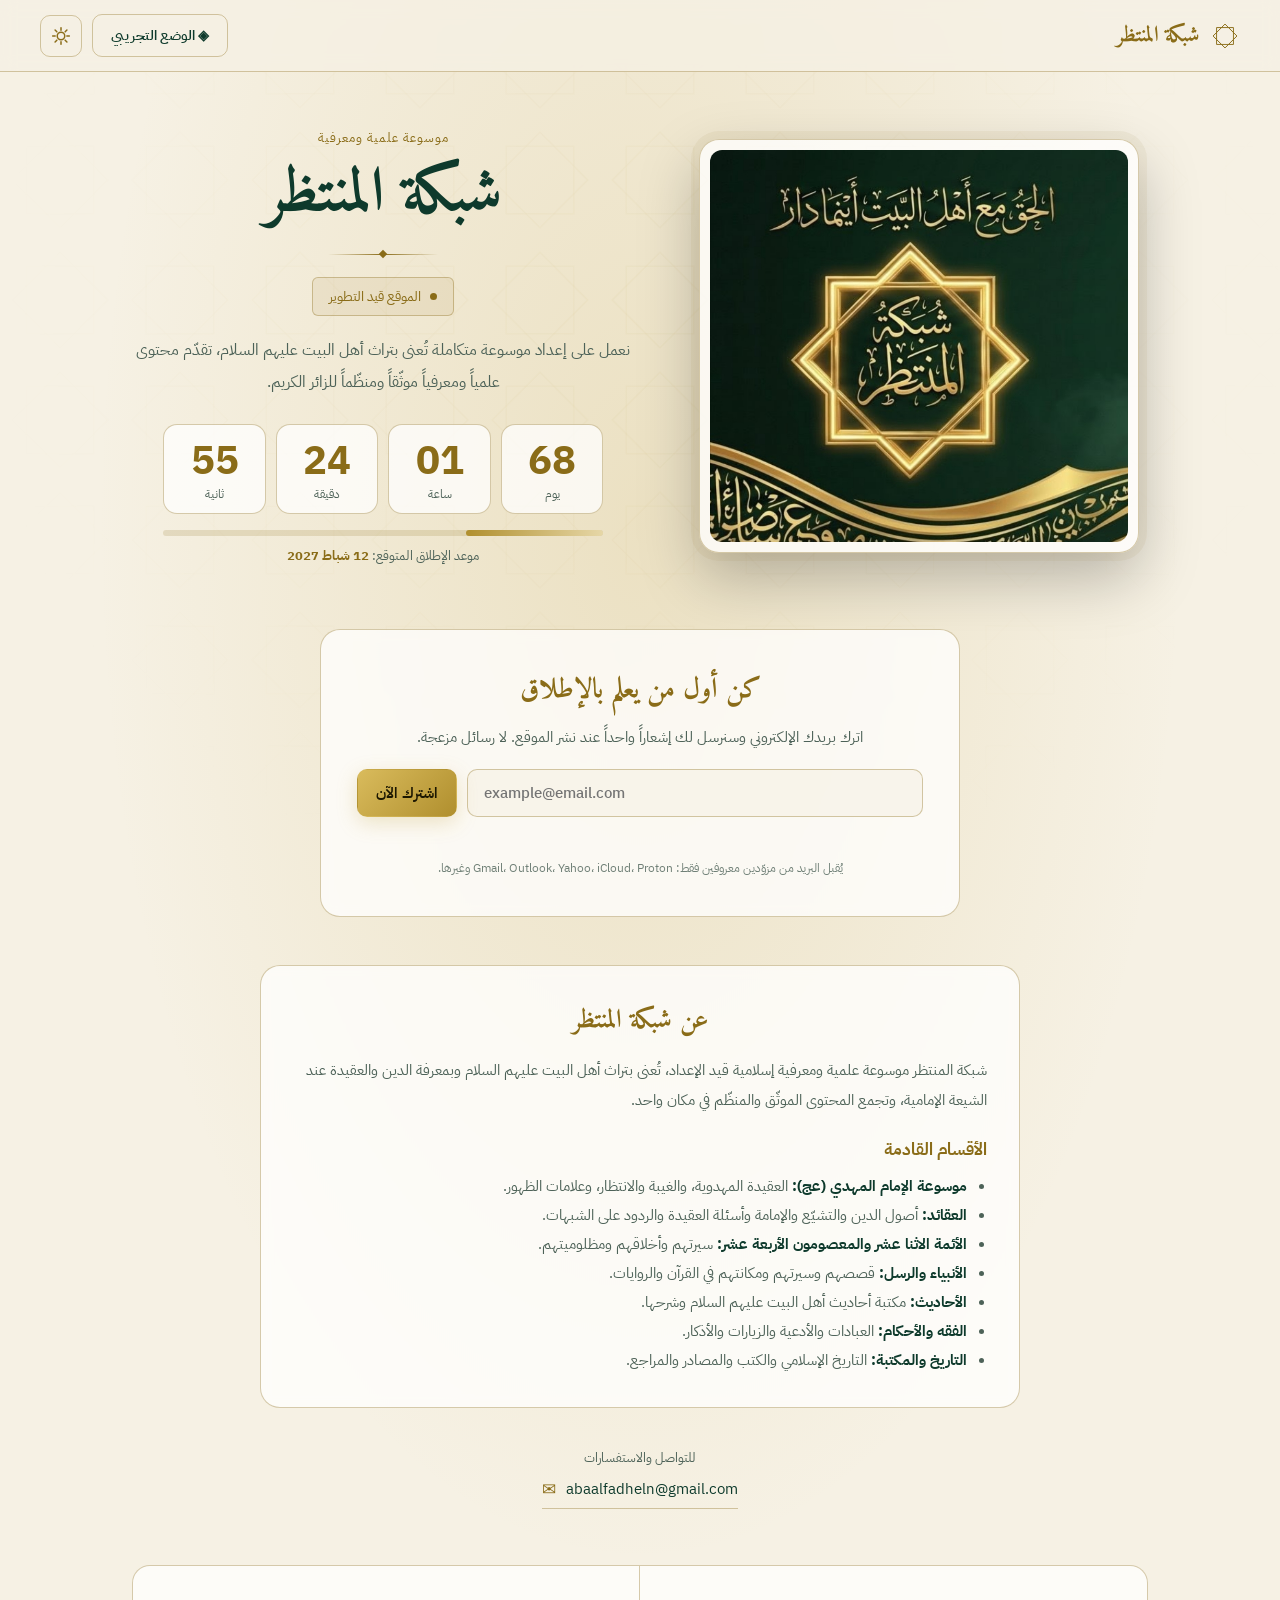
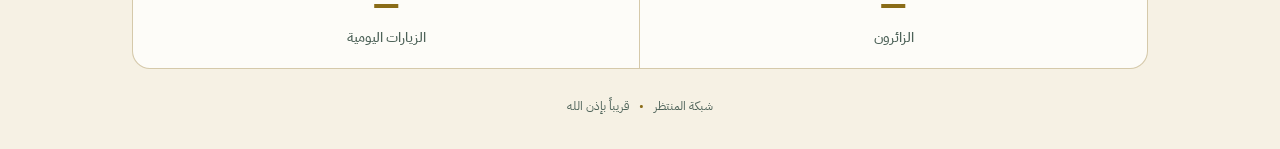
==== commit 685ad040: "Show adjacent total and daily visitors without explanatory text Confirmed UI: الزائرون and الزيارات " ====
--- a/index.html
+++ b/index.html
@@ -65,7 +65,7 @@
   <link rel="preconnect" href="https://fonts.googleapis.com">
   <link rel="preconnect" href="https://fonts.gstatic.com" crossorigin>
   <link href="https://fonts.googleapis.com/css2?family=Amiri:wght@400;700&family=IBM+Plex+Sans+Arabic:wght@400;500;600;700&display=swap" rel="stylesheet">
-  <link rel="stylesheet" href="style.css">
+  <link rel="stylesheet" href="style.css?v=20261111-stats2">
   <script>
     /* تطبيق السمة قبل الرسم لتفادي الوميض */
     (function () {
@@ -170,6 +170,7 @@
   <section class="stats" aria-label="إحصائيات الزائرين">
     <div class="stats-inner">
       <div class="stat"><b id="st-total" data-state="loading">…</b><span>الزائرون</span></div>
+      <div class="stat"><b id="st-today" data-state="loading">…</b><span>الزيارات اليومية</span></div>
     </div>
   </section>
 
@@ -223,7 +224,7 @@
     </defs>
   </svg>
 
-  <script src="config.js"></script>
-  <script src="script.js"></script>
+  <script src="config.js?v=20261111-stats2"></script>
+  <script src="script.js?v=20261111-stats2"></script>
 </body>
 </html>
--- a/style.css
+++ b/style.css
@@ -148,12 +148,11 @@
 
 /* لوحة الإحصائيات */
 .stats { max-width: 1080px; margin: 32px auto 0; padding: 0 clamp(16px, 4vw, 32px); }
-.stats-inner { display: grid; grid-template-columns: 1fr; border: 1px solid var(--line); border-radius: 18px; background: var(--card); overflow: hidden; }
-.stat { padding: 20px 10px; text-align: center; display: flex; flex-direction: column; gap: 4px; }
+.stats-inner { display: grid; grid-template-columns: repeat(2, minmax(0, 1fr)); gap: 0; padding: 0; direction: rtl; border: 1px solid var(--line); border-radius: 18px; background: var(--card); overflow: hidden; }
+.stat { min-width: 0; padding: 20px 10px; text-align: center; display: flex; flex-direction: column; gap: 4px; }
 .stat + .stat { border-inline-start: 1px solid var(--line); }
 .stat b { font: 700 clamp(24px, 5vw, 34px)/1.1 "IBM Plex Sans Arabic", sans-serif; color: var(--accent); direction: ltr; font-variant-numeric: tabular-nums; }
-.stat span { font-size: 13px; color: var(--muted); }
-.stats-note { text-align: center; font-size: 12px; color: var(--muted); margin: 10px 0 0; }
+.stat span { font-size: 14px; font-weight: 500; color: var(--muted); }
 
 footer { display: flex; justify-content: center; align-items: center; gap: 10px; padding: 28px 16px 34px; color: var(--muted); font-size: 12px; }
 .footer-separator { color: var(--accent); }
